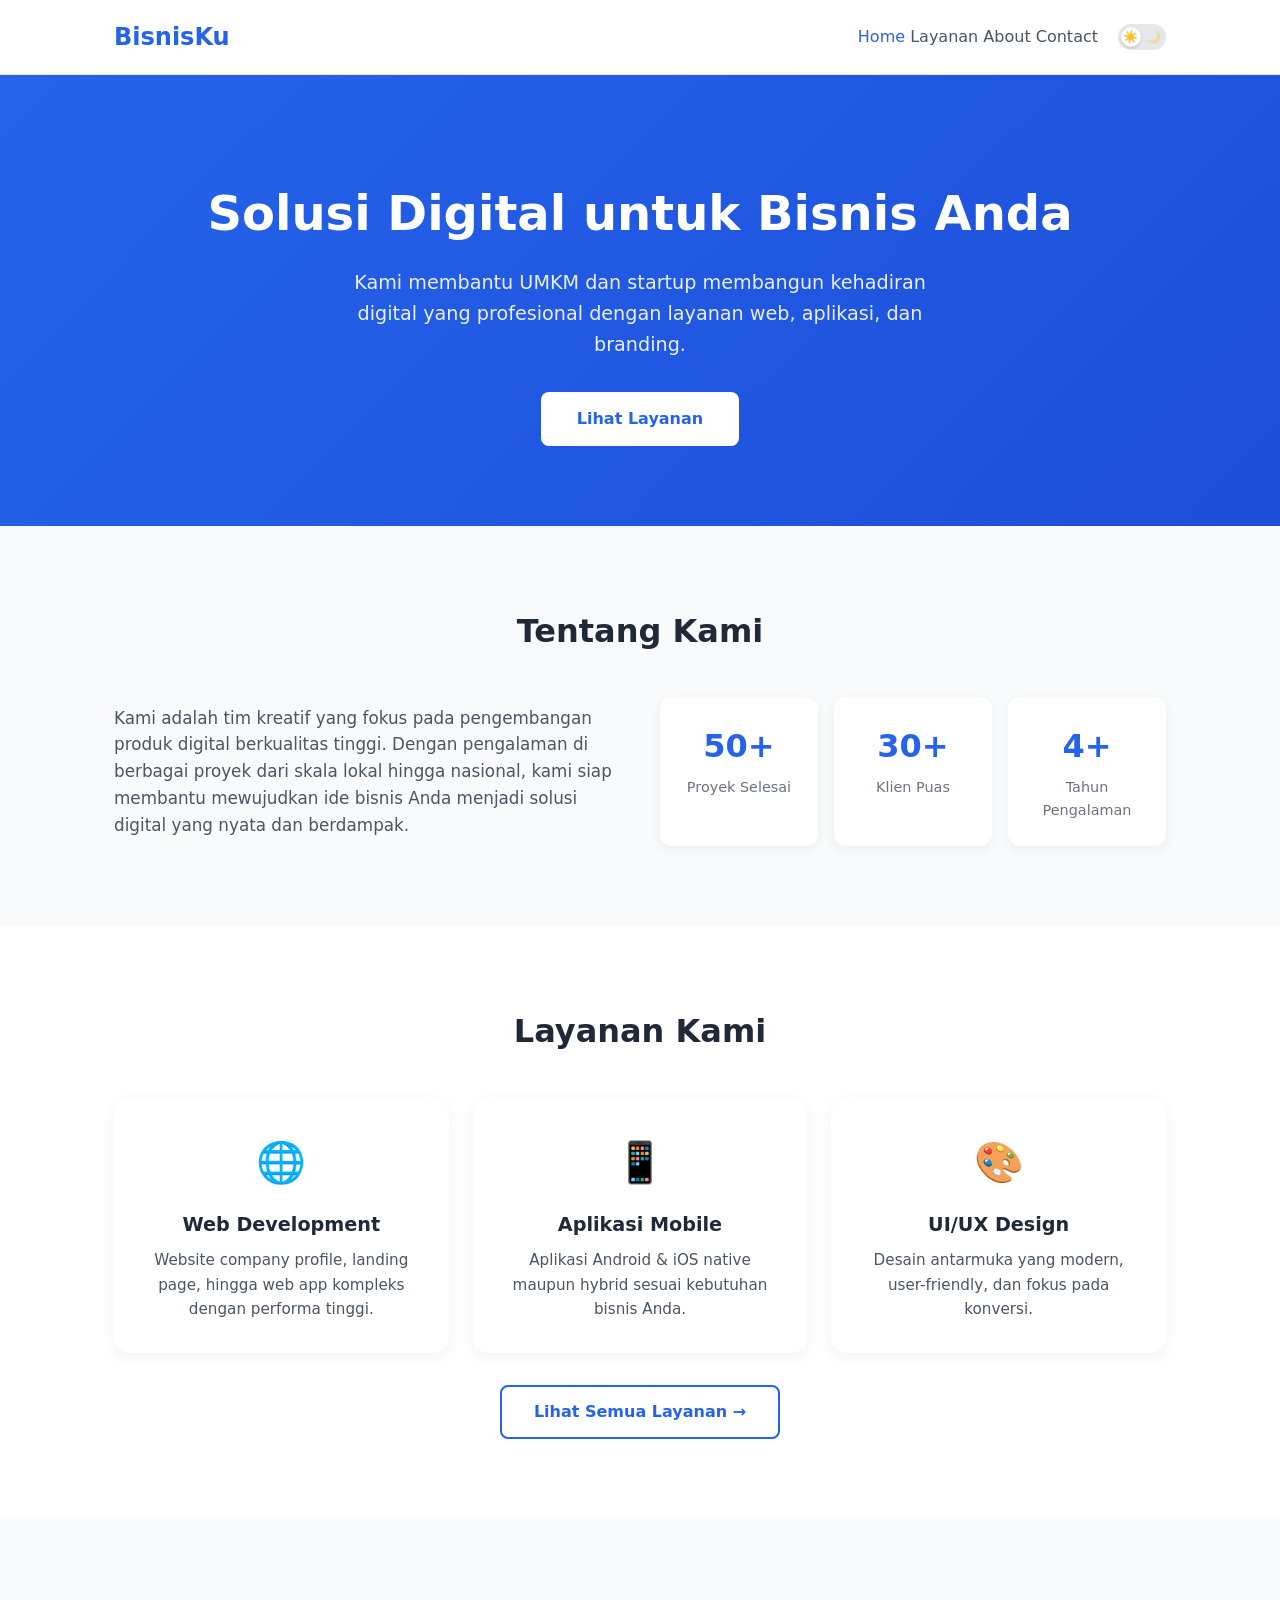
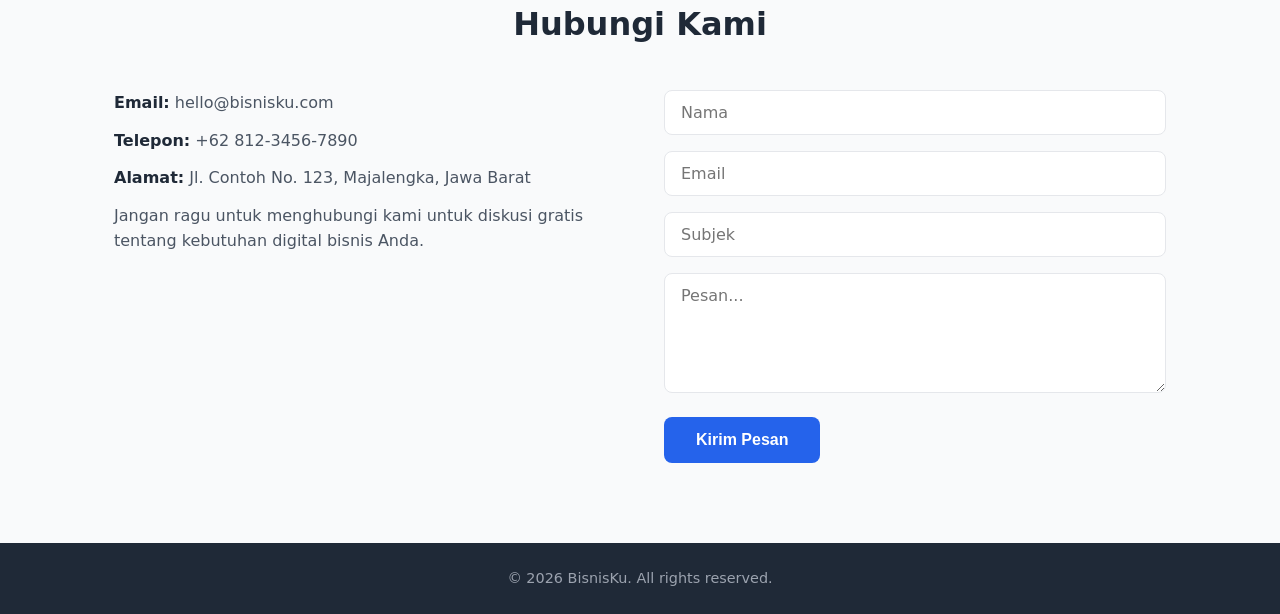
==== index.html @ a65385d8 "initial: landing page bisnis" ====
<!DOCTYPE html>
<html lang="en">
<head>
  <meta charset="UTF-8" />
  <meta name="viewport" content="width=device-width, initial-scale=1.0" />
  <title>BisnisKu — Home</title>
  <style>
    /* ========== CSS Variables (Light) ========== */
    :root {
      --bg: #ffffff;
      --bg-alt: #f9fafb;
      --bg-card: #ffffff;
      --text: #1f2937;
      --text-muted: #4b5563;
      --text-light: #6b7280;
      --text-footer: #9ca3af;
      --border: #e5e7eb;
      --primary: #2563eb;
      --primary-dark: #1d4ed8;
      --primary-light: #3b82f6;
      --shadow: rgba(0, 0, 0, 0.05);
      --shadow-hero: rgba(0, 0, 0, 0.15);
      --footer-bg: #1f2937;
      --hero-from: #2563eb;
      --hero-to: #1d4ed8;
      --toggle-bg: #e5e7eb;
      --input-bg: #ffffff;
    }

    /* ========== Dark Mode ========== */
    body.dark {
      --bg: #0f172a;
      --bg-alt: #1e293b;
      --bg-card: #1e293b;
      --text: #e2e8f0;
      --text-muted: #94a3b8;
      --text-light: #64748b;
      --text-footer: #64748b;
      --border: #334155;
      --shadow: rgba(0, 0, 0, 0.3);
      --footer-bg: #020617;
      --hero-from: #1e40af;
      --hero-to: #1e3a8a;
      --toggle-bg: #475569;
      --input-bg: #1e293b;
    }

    /* ========== Reset & Base ========== */
    * {
      margin: 0;
      padding: 0;
      box-sizing: border-box;
    }

    body {
      font-family: system-ui, -apple-system, 'Segoe UI', Roboto, sans-serif;
      background: var(--bg);
      color: var(--text);
      line-height: 1.6;
      transition: background 0.3s, color 0.3s;
    }

    .container {
      max-width: 1100px;
      margin: 0 auto;
      padding: 0 24px;
    }

    /* ========== Header ========== */
    header {
      background: var(--bg);
      border-bottom: 1px solid var(--border);
      padding: 18px 0;
      position: sticky;
      top: 0;
      z-index: 100;
      transition: background 0.3s, border-color 0.3s;
      backdrop-filter: blur(8px);
      background: rgba(255, 255, 255, 0.92);
    }

    body.dark header {
      background: rgba(15, 23, 42, 0.92);
    }

    header .container {
      display: flex;
      align-items: center;
      justify-content: space-between;
    }

    .logo {
      font-size: 1.5rem;
      font-weight: 700;
      color: var(--primary);
      text-decoration: none;
    }

    .nav-right {
      display: flex;
      align-items: center;
      gap: 20px;
    }

    nav a {
      color: var(--text-muted);
      text-decoration: none;
      font-weight: 500;
      transition: color 0.2s;
    }

    nav a:hover,
    nav a.active {
      color: var(--primary);
    }

    /* Dark Mode Toggle */
    .theme-toggle {
      background: var(--toggle-bg);
      border: none;
      border-radius: 20px;
      width: 48px;
      height: 26px;
      cursor: pointer;
      position: relative;
      transition: background 0.3s;
      flex-shrink: 0;
    }

    .theme-toggle::after {
      content: '';
      position: absolute;
      top: 3px;
      left: 3px;
      width: 20px;
      height: 20px;
      border-radius: 50%;
      background: #fff;
      transition: transform 0.3s;
      box-shadow: 0 1px 3px rgba(0,0,0,0.2);
    }

    body.dark .theme-toggle::after {
      transform: translateX(22px);
    }

    .theme-toggle .icon {
      position: absolute;
      top: 50%;
      transform: translateY(-50%);
      font-size: 12px;
      z-index: 1;
      pointer-events: none;
      transition: opacity 0.2s;
    }

    .theme-toggle .sun {
      left: 5px;
      opacity: 1;
    }

    .theme-toggle .moon {
      right: 5px;
      opacity: 0.4;
    }

    body.dark .theme-toggle .sun { opacity: 0.4; }
    body.dark .theme-toggle .moon { opacity: 1; }

    /* ========== Hero ========== */
    .hero {
      background: linear-gradient(135deg, var(--hero-from), var(--hero-to));
      color: #fff;
      text-align: center;
      padding: 100px 0 80px;
      transition: background 0.3s;
    }

    .hero h1 {
      font-size: 3rem;
      font-weight: 800;
      margin-bottom: 16px;
    }

    .hero p {
      font-size: 1.2rem;
      max-width: 600px;
      margin: 0 auto 32px;
      opacity: 0.9;
    }

    .hero .btn {
      display: inline-block;
      background: #fff;
      color: var(--primary);
      padding: 14px 36px;
      border-radius: 8px;
      font-weight: 600;
      font-size: 1rem;
      text-decoration: none;
      transition: transform 0.2s, box-shadow 0.2s;
    }

    .hero .btn:hover {
      transform: translateY(-2px);
      box-shadow: 0 8px 24px var(--shadow-hero);
    }

    /* ========== About ========== */
    .about {
      padding: 80px 0;
      background: var(--bg-alt);
      transition: background 0.3s;
    }

    .about h2,
    .services-preview h2,
    .contact h2 {
      font-size: 2rem;
      font-weight: 700;
      text-align: center;
      margin-bottom: 40px;
    }

    .about-grid {
      display: grid;
      grid-template-columns: 1fr 1fr;
      gap: 40px;
      align-items: center;
    }

    .about-grid p {
      color: var(--text-muted);
      font-size: 1.05rem;
    }

    .about-stats {
      display: grid;
      grid-template-columns: repeat(3, 1fr);
      gap: 16px;
      text-align: center;
    }

    .about-stats .stat {
      background: var(--bg-card);
      padding: 24px 12px;
      border-radius: 12px;
      box-shadow: 0 4px 12px var(--shadow);
      transition: background 0.3s, box-shadow 0.3s;
    }

    .about-stats .stat h3 {
      font-size: 2rem;
      color: var(--primary);
      margin-bottom: 4px;
    }

    .about-stats .stat p {
      font-size: 0.9rem;
      color: var(--text-light);
    }

    /* ========== Services Preview ========== */
    .services-preview {
      padding: 80px 0;
      background: var(--bg);
      transition: background 0.3s;
    }

    .services-preview .btn-outline {
      display: inline-block;
      margin-top: 32px;
      color: var(--primary);
      border: 2px solid var(--primary);
      padding: 12px 32px;
      border-radius: 8px;
      font-weight: 600;
      text-decoration: none;
      transition: background 0.2s, color 0.2s;
    }

    .services-preview .btn-outline:hover {
      background: var(--primary);
      color: #fff;
    }

    .card-grid {
      display: grid;
      grid-template-columns: repeat(3, 1fr);
      gap: 24px;
    }

    .card {
      background: var(--bg-card);
      padding: 32px 24px;
      border-radius: 16px;
      box-shadow: 0 4px 16px var(--shadow);
      text-align: center;
      transition: transform 0.2s, box-shadow 0.2s, background 0.3s;
    }

    .card:hover {
      transform: translateY(-6px);
      box-shadow: 0 12px 32px var(--shadow);
    }

    .card .icon {
      font-size: 2.5rem;
      margin-bottom: 16px;
    }

    .card h3 {
      font-size: 1.2rem;
      margin-bottom: 8px;
    }

    .card p {
      color: var(--text-muted);
      font-size: 0.95rem;
    }

    .text-center {
      text-align: center;
    }

    /* ========== Contact ========== */
    .contact {
      padding: 80px 0;
      background: var(--bg-alt);
      transition: background 0.3s;
    }

    .contact-wrapper {
      display: grid;
      grid-template-columns: 1fr 1fr;
      gap: 48px;
    }

    .contact-info p {
      margin-bottom: 12px;
      color: var(--text-muted);
    }

    .contact-info strong {
      color: var(--text);
    }

    .contact-form input,
    .contact-form textarea {
      width: 100%;
      padding: 12px 16px;
      border: 1px solid var(--border);
      border-radius: 8px;
      font-size: 1rem;
      font-family: inherit;
      background: var(--input-bg);
      color: var(--text);
      margin-bottom: 16px;
      transition: border-color 0.2s, background 0.3s, color 0.3s;
    }

    .contact-form input:focus,
    .contact-form textarea:focus {
      outline: none;
      border-color: var(--primary);
      box-shadow: 0 0 0 3px rgba(37, 99, 235, 0.15);
    }

    .contact-form textarea {
      resize: vertical;
      min-height: 120px;
    }

    .contact-form button {
      background: var(--primary);
      color: #fff;
      border: none;
      padding: 14px 32px;
      border-radius: 8px;
      font-size: 1rem;
      font-weight: 600;
      cursor: pointer;
      transition: background 0.2s;
    }

    .contact-form button:hover {
      background: var(--primary-dark);
    }

    /* ========== Footer ========== */
    footer {
      background: var(--footer-bg);
      color: var(--text-footer);
      text-align: center;
      padding: 24px 0;
      font-size: 0.9rem;
      transition: background 0.3s;
    }

    /* ========== Scroll Animations ========== */
    .fade-section {
      opacity: 0;
      transform: translateY(40px);
      transition: opacity 0.7s ease-out, transform 0.7s ease-out;
    }

    .fade-section.visible {
      opacity: 1;
      transform: translateY(0);
    }

    /* stagger children inside visible sections */
    .fade-section.visible .stat:nth-child(1) { transition-delay: 0.05s; }
    .fade-section.visible .stat:nth-child(2) { transition-delay: 0.15s; }
    .fade-section.visible .stat:nth-child(3) { transition-delay: 0.25s; }

    .fade-section.visible .card:nth-child(1) { transition-delay: 0.05s; }
    .fade-section.visible .card:nth-child(2) { transition-delay: 0.15s; }
    .fade-section.visible .card:nth-child(3) { transition-delay: 0.25s; }

    /* ========== Responsive ========== */
    @media (max-width: 768px) {
      .hero h1 { font-size: 2.2rem; }
      .about-grid,
      .contact-wrapper,
      .card-grid { grid-template-columns: 1fr; }
    }
  </style>
</head>
<body>
  <!-- Header -->
  <header>
    <div class="container">
      <a href="index.html" class="logo">BisnisKu</a>
      <div class="nav-right">
        <nav>
          <a href="index.html" class="active">Home</a>
          <a href="services.html">Layanan</a>
          <a href="#about">About</a>
          <a href="#contact">Contact</a>
        </nav>
        <button class="theme-toggle" id="themeToggle" aria-label="Toggle dark mode">
          <span class="icon sun">☀️</span>
          <span class="icon moon">🌙</span>
        </button>
      </div>
    </div>
  </header>

  <!-- Hero -->
  <section class="hero fade-section">
    <div class="container">
      <h1>Solusi Digital untuk Bisnis Anda</h1>
      <p>Kami membantu UMKM dan startup membangun kehadiran digital yang profesional dengan layanan web, aplikasi, dan branding.</p>
      <a href="services.html" class="btn">Lihat Layanan</a>
    </div>
  </section>

  <!-- About -->
  <section class="about fade-section" id="about">
    <div class="container">
      <h2>Tentang Kami</h2>
      <div class="about-grid">
        <div>
          <p>Kami adalah tim kreatif yang fokus pada pengembangan produk digital berkualitas tinggi. Dengan pengalaman di berbagai proyek dari skala lokal hingga nasional, kami siap membantu mewujudkan ide bisnis Anda menjadi solusi digital yang nyata dan berdampak.</p>
        </div>
        <div class="about-stats">
          <div class="stat">
            <h3>50+</h3>
            <p>Proyek Selesai</p>
          </div>
          <div class="stat">
            <h3>30+</h3>
            <p>Klien Puas</p>
          </div>
          <div class="stat">
            <h3>4+</h3>
            <p>Tahun Pengalaman</p>
          </div>
        </div>
      </div>
    </div>
  </section>

  <!-- Services Preview -->
  <section class="services-preview fade-section">
    <div class="container text-center">
      <h2>Layanan Kami</h2>
      <div class="card-grid">
        <div class="card">
          <div class="icon">🌐</div>
          <h3>Web Development</h3>
          <p>Website company profile, landing page, hingga web app kompleks dengan performa tinggi.</p>
        </div>
        <div class="card">
          <div class="icon">📱</div>
          <h3>Aplikasi Mobile</h3>
          <p>Aplikasi Android & iOS native maupun hybrid sesuai kebutuhan bisnis Anda.</p>
        </div>
        <div class="card">
          <div class="icon">🎨</div>
          <h3>UI/UX Design</h3>
          <p>Desain antarmuka yang modern, user-friendly, dan fokus pada konversi.</p>
        </div>
      </div>
      <a href="services.html" class="btn-outline">Lihat Semua Layanan →</a>
    </div>
  </section>

  <!-- Contact -->
  <section class="contact fade-section" id="contact">
    <div class="container">
      <h2>Hubungi Kami</h2>
      <div class="contact-wrapper">
        <div class="contact-info">
          <p><strong>Email:</strong> hello@bisnisku.com</p>
          <p><strong>Telepon:</strong> +62 812-3456-7890</p>
          <p><strong>Alamat:</strong> Jl. Contoh No. 123, Majalengka, Jawa Barat</p>
          <p>Jangan ragu untuk menghubungi kami untuk diskusi gratis tentang kebutuhan digital bisnis Anda.</p>
        </div>
        <form class="contact-form">
          <input type="text" placeholder="Nama" required />
          <input type="email" placeholder="Email" required />
          <input type="text" placeholder="Subjek" />
          <textarea placeholder="Pesan..." required></textarea>
          <button type="submit">Kirim Pesan</button>
        </form>
      </div>
    </div>
  </section>

  <!-- Footer -->
  <footer>
    <div class="container">
      <p>&copy; 2026 BisnisKu. All rights reserved.</p>
    </div>
  </footer>

  <script>
    // ===== Dark Mode =====
    const toggle = document.getElementById('themeToggle');
    const stored = localStorage.getItem('theme');

    if (stored === 'dark' || (!stored && window.matchMedia('(prefers-color-scheme: dark)').matches)) {
      document.body.classList.add('dark');
    }

    toggle.addEventListener('click', () => {
      document.body.classList.toggle('dark');
      localStorage.setItem('theme', document.body.classList.contains('dark') ? 'dark' : 'light');
    });

    // ===== Scroll Fade-in =====
    const observer = new IntersectionObserver((entries) => {
      entries.forEach(entry => {
        if (entry.isIntersecting) {
          entry.target.classList.add('visible');
          observer.unobserve(entry.target);
        }
      });
    }, { threshold: 0.15 });

    document.querySelectorAll('.fade-section').forEach(s => observer.observe(s));
  </script>
</body>
</html>
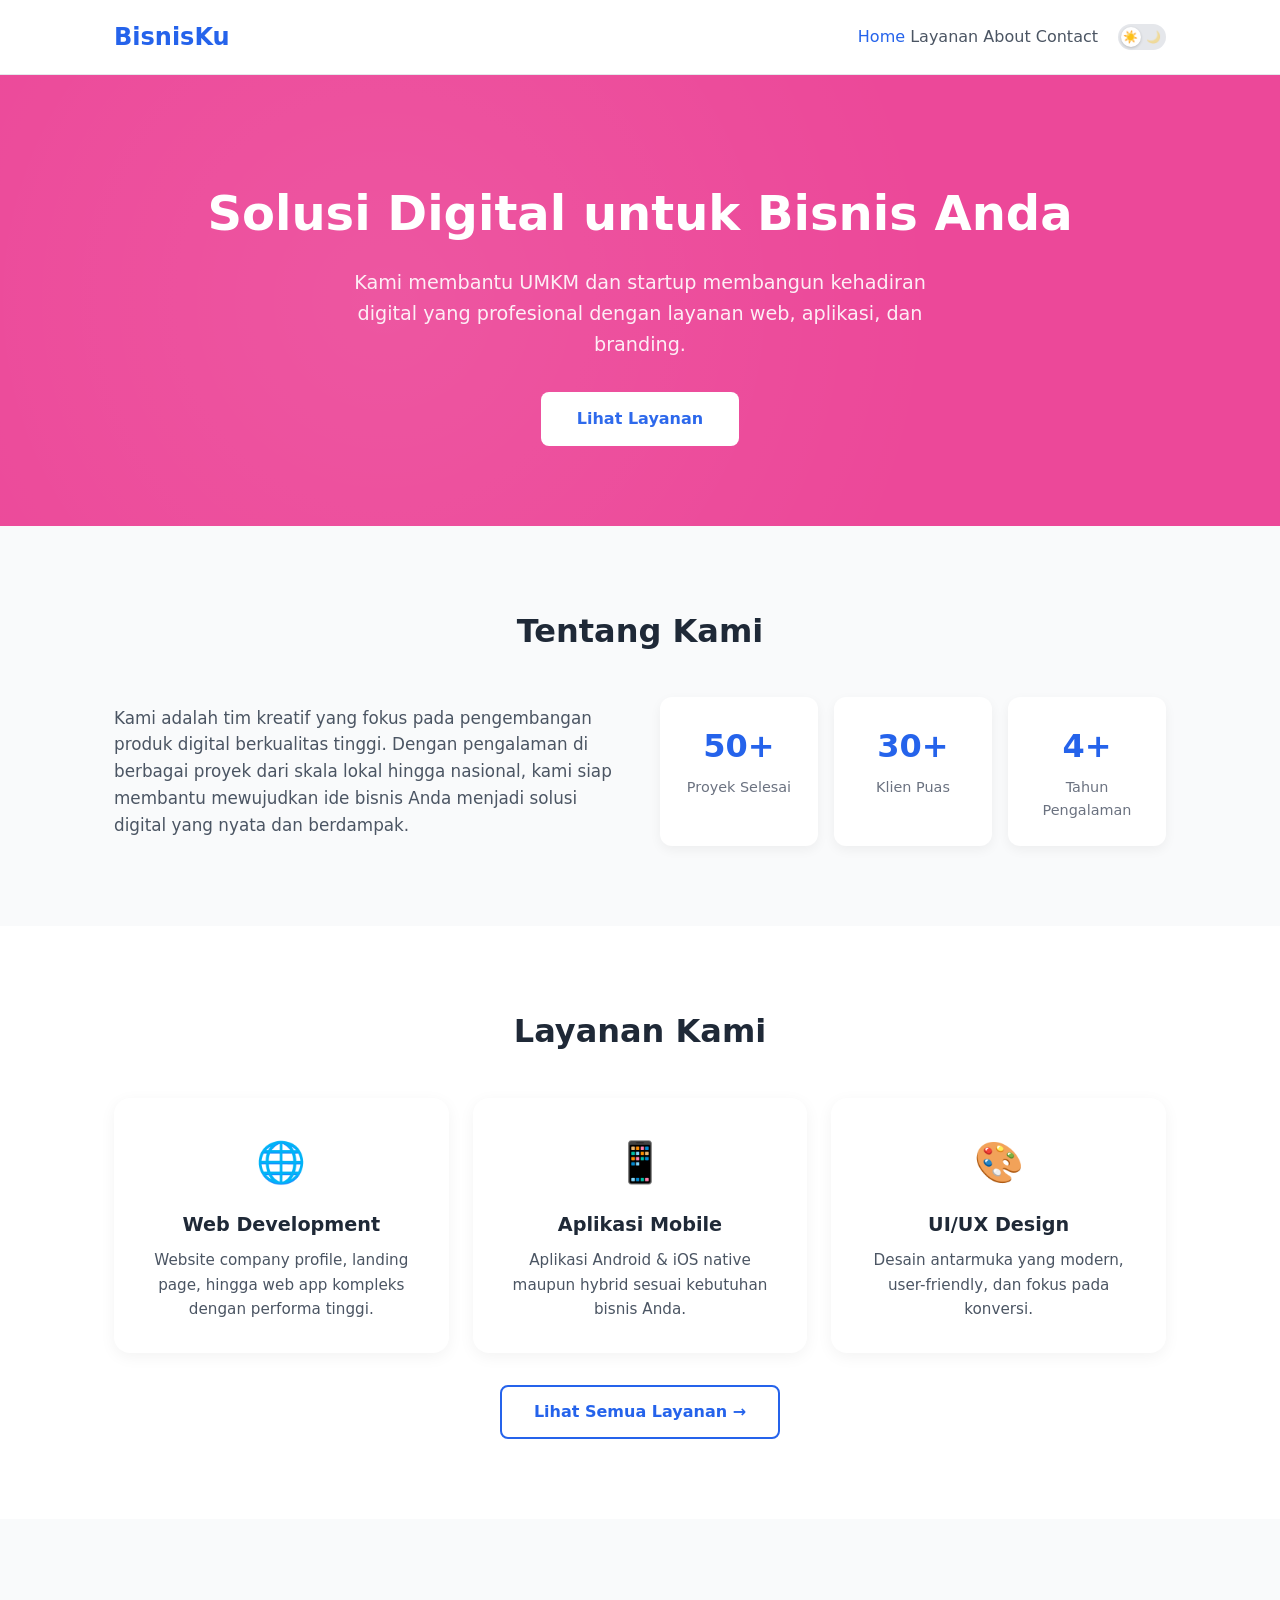
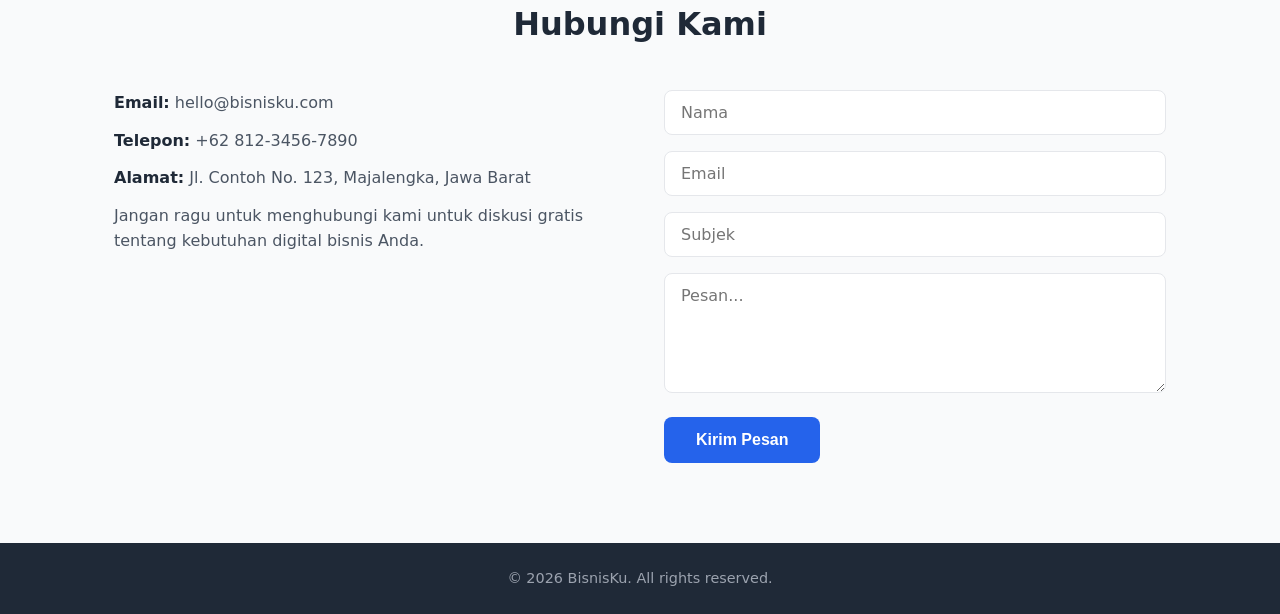
==== commit e77b4e24: "feat: bisnisku landing page - dark mode, scroll anim, services page" ====
--- a/index.html
+++ b/index.html
@@ -168,12 +168,30 @@
     body.dark .theme-toggle .moon { opacity: 1; }
 
     /* ========== Hero ========== */
+    /* ========== Gradient Flow Animation ========== */
+    @keyframes gradientFlow {
+      0%   { background-position: 0% 50%; }
+      50%  { background-position: 100% 50%; }
+      100% { background-position: 0% 50%; }
+    }
+
     .hero {
-      background: linear-gradient(135deg, var(--hero-from), var(--hero-to));
+      background: #ec4899;
       color: #fff;
       text-align: center;
       padding: 100px 0 80px;
+      position: relative;
+      overflow: hidden;
       transition: background 0.3s;
+    }
+
+    /* subtle overlay shimmer */
+    .hero::before {
+      content: '';
+      position: absolute;
+      inset: 0;
+      background: radial-gradient(circle at 30% 50%, rgba(255,255,255,0.08) 0%, transparent 60%);
+      pointer-events: none;
     }
 
     .hero h1 {
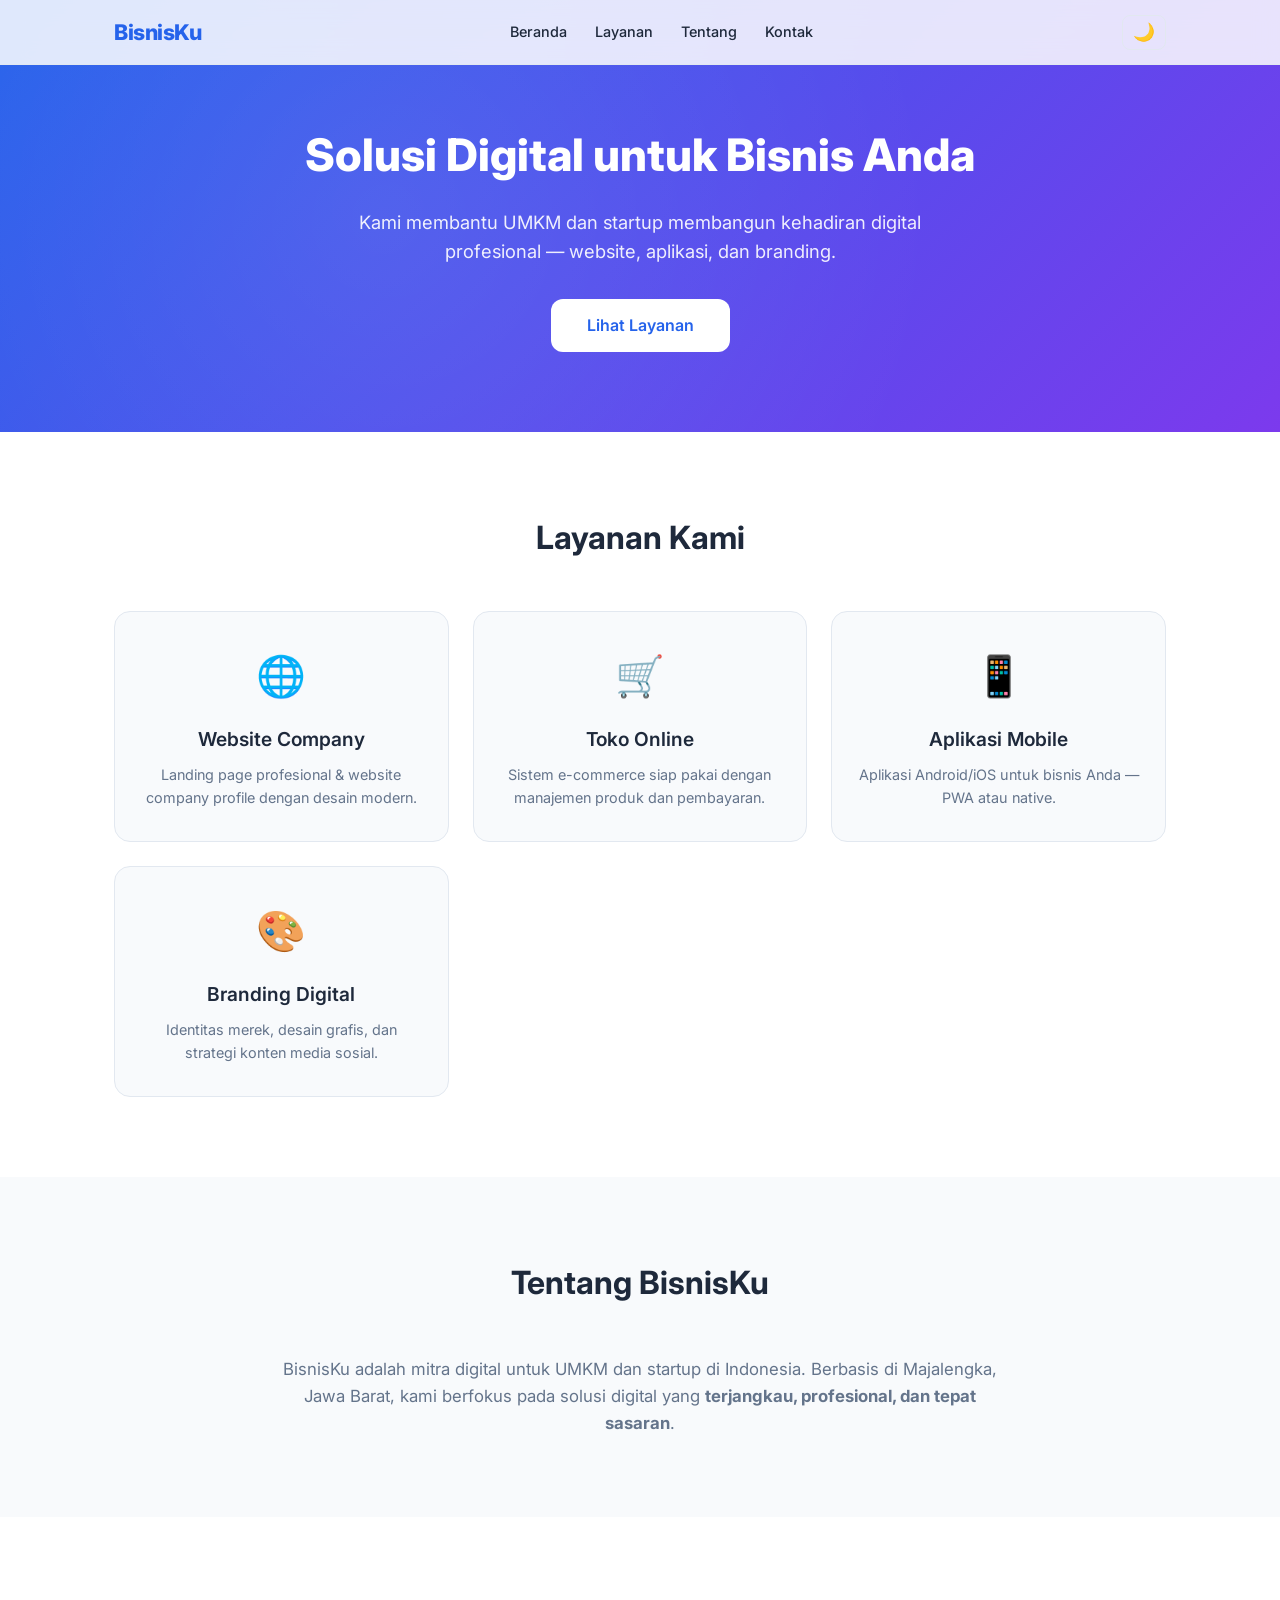
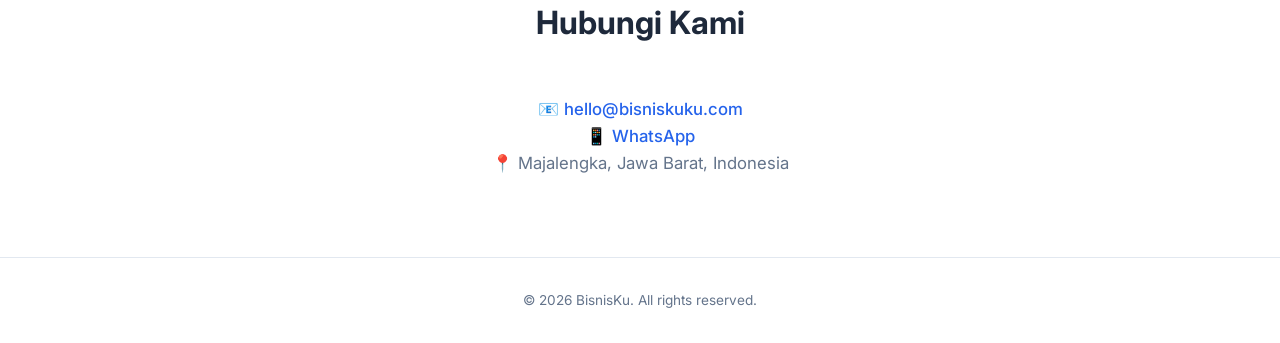
==== commit f2a8365c: "feat: flowing gradient animation on hero & page-header" ====
--- a/index.html
+++ b/index.html
@@ -1,174 +1,76 @@
 <!DOCTYPE html>
-<html lang="en">
+<html lang="id" data-theme="light">
 <head>
   <meta charset="UTF-8" />
   <meta name="viewport" content="width=device-width, initial-scale=1.0" />
-  <title>BisnisKu — Home</title>
+  <title>BisnisKu - Solusi Digital untuk Bisnis Anda</title>
+  <link href="https://fonts.googleapis.com/css2?family=Inter:wght@400;500;600;700;800&display=swap" rel="stylesheet" />
   <style>
-    /* ========== CSS Variables (Light) ========== */
-    :root {
-      --bg: #ffffff;
-      --bg-alt: #f9fafb;
-      --bg-card: #ffffff;
-      --text: #1f2937;
-      --text-muted: #4b5563;
-      --text-light: #6b7280;
-      --text-footer: #9ca3af;
-      --border: #e5e7eb;
-      --primary: #2563eb;
-      --primary-dark: #1d4ed8;
-      --primary-light: #3b82f6;
-      --shadow: rgba(0, 0, 0, 0.05);
-      --shadow-hero: rgba(0, 0, 0, 0.15);
-      --footer-bg: #1f2937;
-      --hero-from: #2563eb;
-      --hero-to: #1d4ed8;
-      --toggle-bg: #e5e7eb;
-      --input-bg: #ffffff;
-    }
-
-    /* ========== Dark Mode ========== */
-    body.dark {
-      --bg: #0f172a;
-      --bg-alt: #1e293b;
-      --bg-card: #1e293b;
-      --text: #e2e8f0;
-      --text-muted: #94a3b8;
-      --text-light: #64748b;
-      --text-footer: #64748b;
-      --border: #334155;
-      --shadow: rgba(0, 0, 0, 0.3);
-      --footer-bg: #020617;
-      --hero-from: #1e40af;
-      --hero-to: #1e3a8a;
-      --toggle-bg: #475569;
-      --input-bg: #1e293b;
-    }
-
-    /* ========== Reset & Base ========== */
-    * {
-      margin: 0;
-      padding: 0;
-      box-sizing: border-box;
-    }
-
+    /* ========== RESET & BASE ========== */
+    * { margin: 0; padding: 0; box-sizing: border-box; }
     body {
-      font-family: system-ui, -apple-system, 'Segoe UI', Roboto, sans-serif;
+      font-family: 'Inter', sans-serif;
       background: var(--bg);
       color: var(--text);
       line-height: 1.6;
       transition: background 0.3s, color 0.3s;
     }
-
-    .container {
-      max-width: 1100px;
-      margin: 0 auto;
-      padding: 0 24px;
-    }
-
-    /* ========== Header ========== */
-    header {
-      background: var(--bg);
-      border-bottom: 1px solid var(--border);
-      padding: 18px 0;
-      position: sticky;
-      top: 0;
-      z-index: 100;
-      transition: background 0.3s, border-color 0.3s;
-      backdrop-filter: blur(8px);
-      background: rgba(255, 255, 255, 0.92);
-    }
-
-    body.dark header {
-      background: rgba(15, 23, 42, 0.92);
-    }
-
-    header .container {
-      display: flex;
-      align-items: center;
-      justify-content: space-between;
-    }
-
-    .logo {
-      font-size: 1.5rem;
-      font-weight: 700;
-      color: var(--primary);
-      text-decoration: none;
-    }
-
-    .nav-right {
-      display: flex;
-      align-items: center;
-      gap: 20px;
-    }
-
-    nav a {
-      color: var(--text-muted);
-      text-decoration: none;
-      font-weight: 500;
+    a { text-decoration: none; color: inherit; }
+    ul { list-style: none; }
+    .container { max-width: 1100px; margin: 0 auto; padding: 0 24px; }
+
+    /* ========== THEME ========== */
+    :root {
+      --bg: #ffffff;
+      --text: #1e293b;
+      --text-secondary: #64748b;
+      --card-bg: #f8fafc;
+      --card-border: #e2e8f0;
+      --nav-bg: rgba(255,255,255,0.85);
+      --hero-from: #2563eb;
+      --hero-to: #1d4ed8;
+    }
+    [data-theme="dark"] {
+      --bg: #0f172a;
+      --text: #f1f5f9;
+      --text-secondary: #94a3b8;
+      --card-bg: #1e293b;
+      --card-border: #334155;
+      --nav-bg: rgba(15,23,42,0.85);
+      --hero-from: #1d4ed8;
+      --hero-to: #1e3a8a;
+    }
+
+    /* ========== NAVBAR ========== */
+    nav {
+      position: fixed; top: 0; left: 0; right: 0;
+      z-index: 1000;
+      background: var(--nav-bg);
+      backdrop-filter: blur(12px);
+      -webkit-backdrop-filter: blur(12px);
+      border-bottom: 1px solid var(--card-border);
+      transition: background 0.3s;
+    }
+    nav .container {
+      display: flex; align-items: center; justify-content: space-between;
+      height: 64px;
+    }
+    .logo { font-weight: 800; font-size: 1.35rem; color: var(--hero-from); letter-spacing: -0.5px; }
+    .nav-links { display: flex; gap: 28px; align-items: center; }
+    .nav-links a {
+      font-size: 0.9rem; font-weight: 500; color: var(--text);
       transition: color 0.2s;
     }
-
-    nav a:hover,
-    nav a.active {
-      color: var(--primary);
-    }
-
-    /* Dark Mode Toggle */
-    .theme-toggle {
-      background: var(--toggle-bg);
-      border: none;
-      border-radius: 20px;
-      width: 48px;
-      height: 26px;
-      cursor: pointer;
-      position: relative;
-      transition: background 0.3s;
-      flex-shrink: 0;
-    }
-
-    .theme-toggle::after {
-      content: '';
-      position: absolute;
-      top: 3px;
-      left: 3px;
-      width: 20px;
-      height: 20px;
-      border-radius: 50%;
-      background: #fff;
-      transition: transform 0.3s;
-      box-shadow: 0 1px 3px rgba(0,0,0,0.2);
-    }
-
-    body.dark .theme-toggle::after {
-      transform: translateX(22px);
-    }
-
-    .theme-toggle .icon {
-      position: absolute;
-      top: 50%;
-      transform: translateY(-50%);
-      font-size: 12px;
-      z-index: 1;
-      pointer-events: none;
-      transition: opacity 0.2s;
-    }
-
-    .theme-toggle .sun {
-      left: 5px;
-      opacity: 1;
-    }
-
-    .theme-toggle .moon {
-      right: 5px;
-      opacity: 0.4;
-    }
-
-    body.dark .theme-toggle .sun { opacity: 0.4; }
-    body.dark .theme-toggle .moon { opacity: 1; }
-
-    /* ========== Hero ========== */
-    /* ========== Gradient Flow Animation ========== */
+    .nav-links a:hover { color: var(--hero-from); }
+    .theme-btn {
+      background: none; border: 1px solid var(--card-border); border-radius: 8px;
+      padding: 6px 10px; cursor: pointer; font-size: 1.1rem;
+      transition: background 0.2s;
+    }
+    .theme-btn:hover { background: var(--card-bg); }
+    .menu-btn { display: none; background: none; border: none; font-size: 1.5rem; cursor: pointer; color: var(--text); }
+
+    /* ========== HERO ========== */
     @keyframes gradientFlow {
       0%   { background-position: 0% 50%; }
       50%  { background-position: 100% 50%; }
@@ -176,16 +78,16 @@
     }
 
     .hero {
-      background: #ec4899;
+      background: linear-gradient(135deg, var(--hero-from), #7c3aed, var(--hero-to), #0891b2, var(--hero-from));
+      background-size: 400% 400%;
       color: #fff;
       text-align: center;
-      padding: 100px 0 80px;
+      padding: 120px 0 80px;
+      animation: gradientFlow 12s ease infinite;
       position: relative;
       overflow: hidden;
-      transition: background 0.3s;
-    }
-
-    /* subtle overlay shimmer */
+    }
+
     .hero::before {
       content: '';
       position: absolute;
@@ -194,391 +96,180 @@
       pointer-events: none;
     }
 
-    .hero h1 {
-      font-size: 3rem;
-      font-weight: 800;
-      margin-bottom: 16px;
-    }
-
-    .hero p {
-      font-size: 1.2rem;
-      max-width: 600px;
-      margin: 0 auto 32px;
-      opacity: 0.9;
-    }
-
+    .hero h1 { font-size: 2.8rem; font-weight: 800; margin-bottom: 16px; position: relative; }
+    .hero p { font-size: 1.15rem; opacity: 0.9; max-width: 600px; margin: 0 auto 32px; position: relative; }
     .hero .btn {
-      display: inline-block;
-      background: #fff;
-      color: var(--primary);
-      padding: 14px 36px;
-      border-radius: 8px;
-      font-weight: 600;
-      font-size: 1rem;
-      text-decoration: none;
-      transition: transform 0.2s, box-shadow 0.2s;
-    }
-
-    .hero .btn:hover {
-      transform: translateY(-2px);
-      box-shadow: 0 8px 24px var(--shadow-hero);
-    }
-
-    /* ========== About ========== */
-    .about {
-      padding: 80px 0;
-      background: var(--bg-alt);
-      transition: background 0.3s;
-    }
-
-    .about h2,
-    .services-preview h2,
-    .contact h2 {
+      display: inline-block; background: #fff; color: #2563eb; padding: 14px 36px;
+      border-radius: 12px; font-weight: 600; font-size: 1rem;
+      transition: transform 0.2s, box-shadow 0.2s; position: relative;
+    }
+    .hero .btn:hover { transform: translateY(-2px); box-shadow: 0 8px 24px rgba(0,0,0,0.15); }
+
+    /* ========== SECTIONS ========== */
+    section { padding: 80px 0; }
+
+    .section-title {
+      text-align: center;
       font-size: 2rem;
       font-weight: 700;
-      text-align: center;
-      margin-bottom: 40px;
-    }
-
-    .about-grid {
+      margin-bottom: 48px;
+    }
+
+    .services-grid {
       display: grid;
-      grid-template-columns: 1fr 1fr;
-      gap: 40px;
-      align-items: center;
-    }
-
-    .about-grid p {
-      color: var(--text-muted);
+      grid-template-columns: repeat(auto-fit, minmax(260px, 1fr));
+      gap: 24px;
+    }
+    .service-card {
+      background: var(--card-bg);
+      border: 1px solid var(--card-border);
+      border-radius: 16px;
+      padding: 32px 24px;
+      text-align: center;
+      transition: transform 0.2s, box-shadow 0.2s;
+    }
+    .service-card:hover {
+      transform: translateY(-4px);
+      box-shadow: 0 8px 24px rgba(0,0,0,0.08);
+    }
+    .service-card .icon { font-size: 2.5rem; margin-bottom: 16px; }
+    .service-card h3 { font-size: 1.2rem; font-weight: 600; margin-bottom: 8px; }
+    .service-card p { font-size: 0.9rem; color: var(--text-secondary); }
+
+    .about-text {
+      max-width: 720px;
+      margin: 0 auto;
+      text-align: center;
       font-size: 1.05rem;
-    }
-
-    .about-stats {
-      display: grid;
-      grid-template-columns: repeat(3, 1fr);
-      gap: 16px;
-      text-align: center;
-    }
-
-    .about-stats .stat {
-      background: var(--bg-card);
-      padding: 24px 12px;
-      border-radius: 12px;
-      box-shadow: 0 4px 12px var(--shadow);
-      transition: background 0.3s, box-shadow 0.3s;
-    }
-
-    .about-stats .stat h3 {
-      font-size: 2rem;
-      color: var(--primary);
-      margin-bottom: 4px;
-    }
-
-    .about-stats .stat p {
-      font-size: 0.9rem;
-      color: var(--text-light);
-    }
-
-    /* ========== Services Preview ========== */
-    .services-preview {
-      padding: 80px 0;
-      background: var(--bg);
-      transition: background 0.3s;
-    }
-
-    .services-preview .btn-outline {
-      display: inline-block;
-      margin-top: 32px;
-      color: var(--primary);
-      border: 2px solid var(--primary);
-      padding: 12px 32px;
-      border-radius: 8px;
-      font-weight: 600;
-      text-decoration: none;
-      transition: background 0.2s, color 0.2s;
-    }
-
-    .services-preview .btn-outline:hover {
-      background: var(--primary);
-      color: #fff;
-    }
-
-    .card-grid {
-      display: grid;
-      grid-template-columns: repeat(3, 1fr);
-      gap: 24px;
-    }
-
-    .card {
-      background: var(--bg-card);
-      padding: 32px 24px;
-      border-radius: 16px;
-      box-shadow: 0 4px 16px var(--shadow);
-      text-align: center;
-      transition: transform 0.2s, box-shadow 0.2s, background 0.3s;
-    }
-
-    .card:hover {
-      transform: translateY(-6px);
-      box-shadow: 0 12px 32px var(--shadow);
-    }
-
-    .card .icon {
-      font-size: 2.5rem;
-      margin-bottom: 16px;
-    }
-
-    .card h3 {
-      font-size: 1.2rem;
-      margin-bottom: 8px;
-    }
-
-    .card p {
-      color: var(--text-muted);
-      font-size: 0.95rem;
-    }
-
-    .text-center {
-      text-align: center;
-    }
-
-    /* ========== Contact ========== */
-    .contact {
-      padding: 80px 0;
-      background: var(--bg-alt);
-      transition: background 0.3s;
-    }
-
-    .contact-wrapper {
-      display: grid;
-      grid-template-columns: 1fr 1fr;
-      gap: 48px;
-    }
-
-    .contact-info p {
-      margin-bottom: 12px;
-      color: var(--text-muted);
-    }
-
-    .contact-info strong {
-      color: var(--text);
-    }
-
-    .contact-form input,
-    .contact-form textarea {
-      width: 100%;
-      padding: 12px 16px;
-      border: 1px solid var(--border);
-      border-radius: 8px;
-      font-size: 1rem;
-      font-family: inherit;
-      background: var(--input-bg);
-      color: var(--text);
-      margin-bottom: 16px;
-      transition: border-color 0.2s, background 0.3s, color 0.3s;
-    }
-
-    .contact-form input:focus,
-    .contact-form textarea:focus {
-      outline: none;
-      border-color: var(--primary);
-      box-shadow: 0 0 0 3px rgba(37, 99, 235, 0.15);
-    }
-
-    .contact-form textarea {
-      resize: vertical;
-      min-height: 120px;
-    }
-
-    .contact-form button {
-      background: var(--primary);
-      color: #fff;
-      border: none;
-      padding: 14px 32px;
-      border-radius: 8px;
-      font-size: 1rem;
-      font-weight: 600;
-      cursor: pointer;
-      transition: background 0.2s;
-    }
-
-    .contact-form button:hover {
-      background: var(--primary-dark);
-    }
-
-    /* ========== Footer ========== */
+      color: var(--text-secondary);
+    }
+
+    .contact-info {
+      text-align: center;
+      font-size: 1.05rem;
+      color: var(--text-secondary);
+    }
+    .contact-info a { color: var(--hero-from); font-weight: 500; }
+
+    /* ========== FOOTER ========== */
     footer {
-      background: var(--footer-bg);
-      color: var(--text-footer);
-      text-align: center;
-      padding: 24px 0;
-      font-size: 0.9rem;
-      transition: background 0.3s;
-    }
-
-    /* ========== Scroll Animations ========== */
-    .fade-section {
-      opacity: 0;
-      transform: translateY(40px);
-      transition: opacity 0.7s ease-out, transform 0.7s ease-out;
-    }
-
-    .fade-section.visible {
-      opacity: 1;
-      transform: translateY(0);
-    }
-
-    /* stagger children inside visible sections */
-    .fade-section.visible .stat:nth-child(1) { transition-delay: 0.05s; }
-    .fade-section.visible .stat:nth-child(2) { transition-delay: 0.15s; }
-    .fade-section.visible .stat:nth-child(3) { transition-delay: 0.25s; }
-
-    .fade-section.visible .card:nth-child(1) { transition-delay: 0.05s; }
-    .fade-section.visible .card:nth-child(2) { transition-delay: 0.15s; }
-    .fade-section.visible .card:nth-child(3) { transition-delay: 0.25s; }
-
-    /* ========== Responsive ========== */
+      text-align: center;
+      padding: 32px 0;
+      border-top: 1px solid var(--card-border);
+      color: var(--text-secondary);
+      font-size: 0.85rem;
+    }
+
+    /* ========== RESPONSIVE ========== */
     @media (max-width: 768px) {
-      .hero h1 { font-size: 2.2rem; }
-      .about-grid,
-      .contact-wrapper,
-      .card-grid { grid-template-columns: 1fr; }
+      .nav-links { display: none; }
+      .menu-btn { display: block; }
+      .nav-links.open { display: flex; flex-direction: column; position: absolute; top: 64px; left: 0; right: 0; background: var(--nav-bg); backdrop-filter: blur(12px); padding: 16px 24px; border-bottom: 1px solid var(--card-border); }
+      .hero h1 { font-size: 2rem; }
+      .hero p { font-size: 1rem; }
+      .services-grid { grid-template-columns: 1fr; }
     }
   </style>
 </head>
 <body>
-  <!-- Header -->
-  <header>
-    <div class="container">
-      <a href="index.html" class="logo">BisnisKu</a>
-      <div class="nav-right">
-        <nav>
-          <a href="index.html" class="active">Home</a>
-          <a href="services.html">Layanan</a>
-          <a href="#about">About</a>
-          <a href="#contact">Contact</a>
-        </nav>
-        <button class="theme-toggle" id="themeToggle" aria-label="Toggle dark mode">
-          <span class="icon sun">☀️</span>
-          <span class="icon moon">🌙</span>
-        </button>
+
+  <!-- NAVBAR -->
+  <nav>
+    <div class="container">
+      <a href="#" class="logo">BisnisKu</a>
+      <ul class="nav-links" id="navLinks">
+        <li><a href="#beranda">Beranda</a></li>
+        <li><a href="services.html">Layanan</a></li>
+        <li><a href="#tentang">Tentang</a></li>
+        <li><a href="#kontak">Kontak</a></li>
+      </ul>
+      <div style="display:flex;gap:8px;align-items:center;">
+        <button class="theme-btn" onclick="toggleTheme()" id="themeToggle">🌙</button>
+        <button class="menu-btn" onclick="toggleMenu()">☰</button>
       </div>
     </div>
-  </header>
-
-  <!-- Hero -->
-  <section class="hero fade-section">
+  </nav>
+
+  <!-- HERO -->
+  <section class="hero" id="beranda">
     <div class="container">
       <h1>Solusi Digital untuk Bisnis Anda</h1>
-      <p>Kami membantu UMKM dan startup membangun kehadiran digital yang profesional dengan layanan web, aplikasi, dan branding.</p>
+      <p>Kami membantu UMKM dan startup membangun kehadiran digital profesional — website, aplikasi, dan branding.</p>
       <a href="services.html" class="btn">Lihat Layanan</a>
     </div>
   </section>
 
-  <!-- About -->
-  <section class="about fade-section" id="about">
-    <div class="container">
-      <h2>Tentang Kami</h2>
-      <div class="about-grid">
-        <div>
-          <p>Kami adalah tim kreatif yang fokus pada pengembangan produk digital berkualitas tinggi. Dengan pengalaman di berbagai proyek dari skala lokal hingga nasional, kami siap membantu mewujudkan ide bisnis Anda menjadi solusi digital yang nyata dan berdampak.</p>
-        </div>
-        <div class="about-stats">
-          <div class="stat">
-            <h3>50+</h3>
-            <p>Proyek Selesai</p>
-          </div>
-          <div class="stat">
-            <h3>30+</h3>
-            <p>Klien Puas</p>
-          </div>
-          <div class="stat">
-            <h3>4+</h3>
-            <p>Tahun Pengalaman</p>
-          </div>
-        </div>
-      </div>
-    </div>
-  </section>
-
-  <!-- Services Preview -->
-  <section class="services-preview fade-section">
-    <div class="container text-center">
-      <h2>Layanan Kami</h2>
-      <div class="card-grid">
-        <div class="card">
+  <!-- LAYANAN -->
+  <section id="layanan">
+    <div class="container">
+      <h2 class="section-title">Layanan Kami</h2>
+      <div class="services-grid">
+        <div class="service-card">
           <div class="icon">🌐</div>
-          <h3>Web Development</h3>
-          <p>Website company profile, landing page, hingga web app kompleks dengan performa tinggi.</p>
-        </div>
-        <div class="card">
+          <h3>Website Company</h3>
+          <p>Landing page profesional & website company profile dengan desain modern.</p>
+        </div>
+        <div class="service-card">
+          <div class="icon">🛒</div>
+          <h3>Toko Online</h3>
+          <p>Sistem e-commerce siap pakai dengan manajemen produk dan pembayaran.</p>
+        </div>
+        <div class="service-card">
           <div class="icon">📱</div>
           <h3>Aplikasi Mobile</h3>
-          <p>Aplikasi Android & iOS native maupun hybrid sesuai kebutuhan bisnis Anda.</p>
-        </div>
-        <div class="card">
+          <p>Aplikasi Android/iOS untuk bisnis Anda — PWA atau native.</p>
+        </div>
+        <div class="service-card">
           <div class="icon">🎨</div>
-          <h3>UI/UX Design</h3>
-          <p>Desain antarmuka yang modern, user-friendly, dan fokus pada konversi.</p>
+          <h3>Branding Digital</h3>
+          <p>Identitas merek, desain grafis, dan strategi konten media sosial.</p>
         </div>
       </div>
-      <a href="services.html" class="btn-outline">Lihat Semua Layanan →</a>
-    </div>
-  </section>
-
-  <!-- Contact -->
-  <section class="contact fade-section" id="contact">
-    <div class="container">
-      <h2>Hubungi Kami</h2>
-      <div class="contact-wrapper">
-        <div class="contact-info">
-          <p><strong>Email:</strong> hello@bisnisku.com</p>
-          <p><strong>Telepon:</strong> +62 812-3456-7890</p>
-          <p><strong>Alamat:</strong> Jl. Contoh No. 123, Majalengka, Jawa Barat</p>
-          <p>Jangan ragu untuk menghubungi kami untuk diskusi gratis tentang kebutuhan digital bisnis Anda.</p>
-        </div>
-        <form class="contact-form">
-          <input type="text" placeholder="Nama" required />
-          <input type="email" placeholder="Email" required />
-          <input type="text" placeholder="Subjek" />
-          <textarea placeholder="Pesan..." required></textarea>
-          <button type="submit">Kirim Pesan</button>
-        </form>
-      </div>
-    </div>
-  </section>
-
-  <!-- Footer -->
+    </div>
+  </section>
+
+  <!-- TENTANG -->
+  <section id="tentang" style="background:var(--card-bg);">
+    <div class="container">
+      <h2 class="section-title">Tentang BisnisKu</h2>
+      <p class="about-text">
+        BisnisKu adalah mitra digital untuk UMKM dan startup di Indonesia. 
+        Berbasis di Majalengka, Jawa Barat, kami berfokus pada solusi digital 
+        yang <strong>terjangkau, profesional, dan tepat sasaran</strong>.
+      </p>
+    </div>
+  </section>
+
+  <!-- KONTAK -->
+  <section id="kontak">
+    <div class="container">
+      <h2 class="section-title">Hubungi Kami</h2>
+      <p class="contact-info">
+        📧 <a href="mailto:hello@bisniskuku.com">hello@bisniskuku.com</a><br/>
+        📱 <a href="https://wa.me/6281234567890">WhatsApp</a><br/>
+        📍 Majalengka, Jawa Barat, Indonesia
+      </p>
+    </div>
+  </section>
+
+  <!-- FOOTER -->
   <footer>
     <div class="container">
-      <p>&copy; 2026 BisnisKu. All rights reserved.</p>
+      &copy; 2026 BisnisKu. All rights reserved.
     </div>
   </footer>
 
   <script>
-    // ===== Dark Mode =====
-    const toggle = document.getElementById('themeToggle');
-    const stored = localStorage.getItem('theme');
-
-    if (stored === 'dark' || (!stored && window.matchMedia('(prefers-color-scheme: dark)').matches)) {
-      document.body.classList.add('dark');
-    }
-
-    toggle.addEventListener('click', () => {
-      document.body.classList.toggle('dark');
-      localStorage.setItem('theme', document.body.classList.contains('dark') ? 'dark' : 'light');
-    });
-
-    // ===== Scroll Fade-in =====
-    const observer = new IntersectionObserver((entries) => {
-      entries.forEach(entry => {
-        if (entry.isIntersecting) {
-          entry.target.classList.add('visible');
-          observer.unobserve(entry.target);
-        }
-      });
-    }, { threshold: 0.15 });
-
-    document.querySelectorAll('.fade-section').forEach(s => observer.observe(s));
+    function toggleTheme() {
+      const html = document.documentElement;
+      const isLight = html.getAttribute('data-theme') === 'light';
+      html.setAttribute('data-theme', isLight ? 'dark' : 'light');
+      document.getElementById('themeToggle').textContent = isLight ? '☀️' : '🌙';
+    }
+    function toggleMenu() {
+      document.getElementById('navLinks').classList.toggle('open');
+    }
   </script>
+
 </body>
 </html>
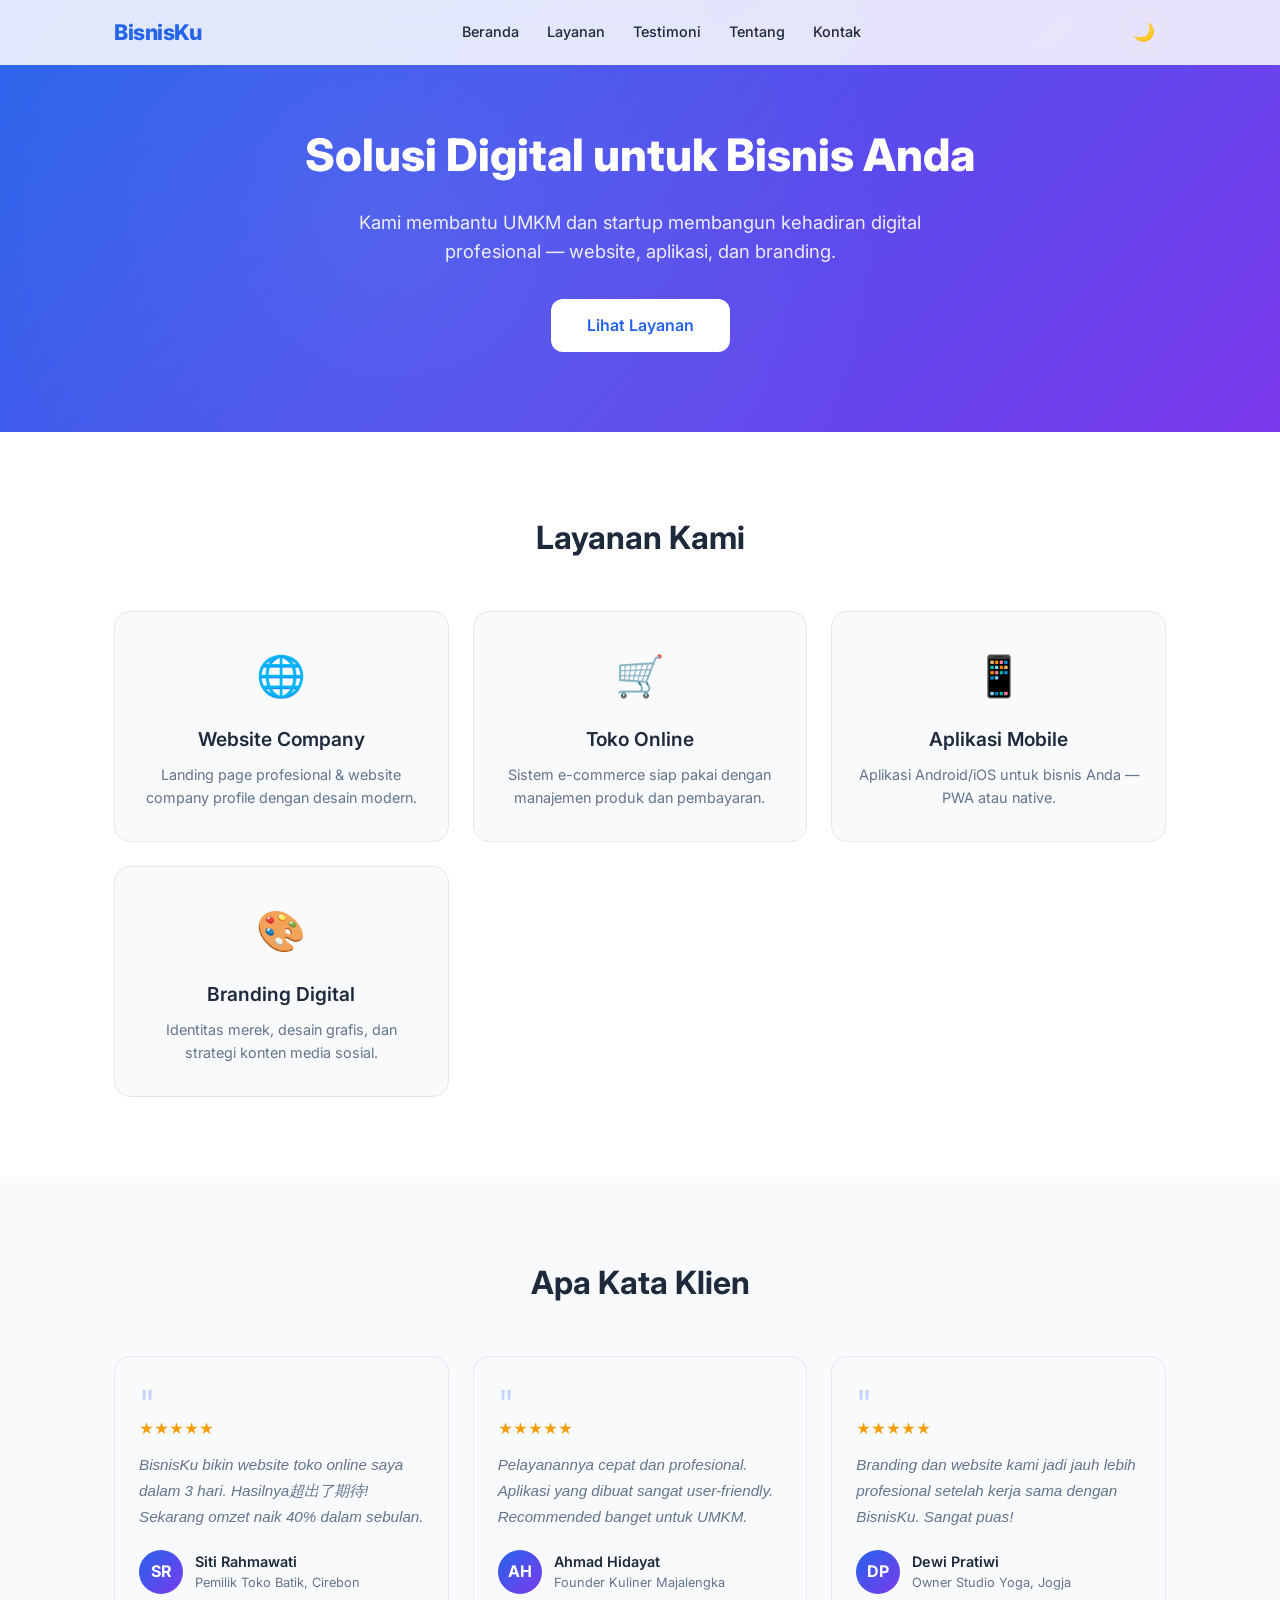
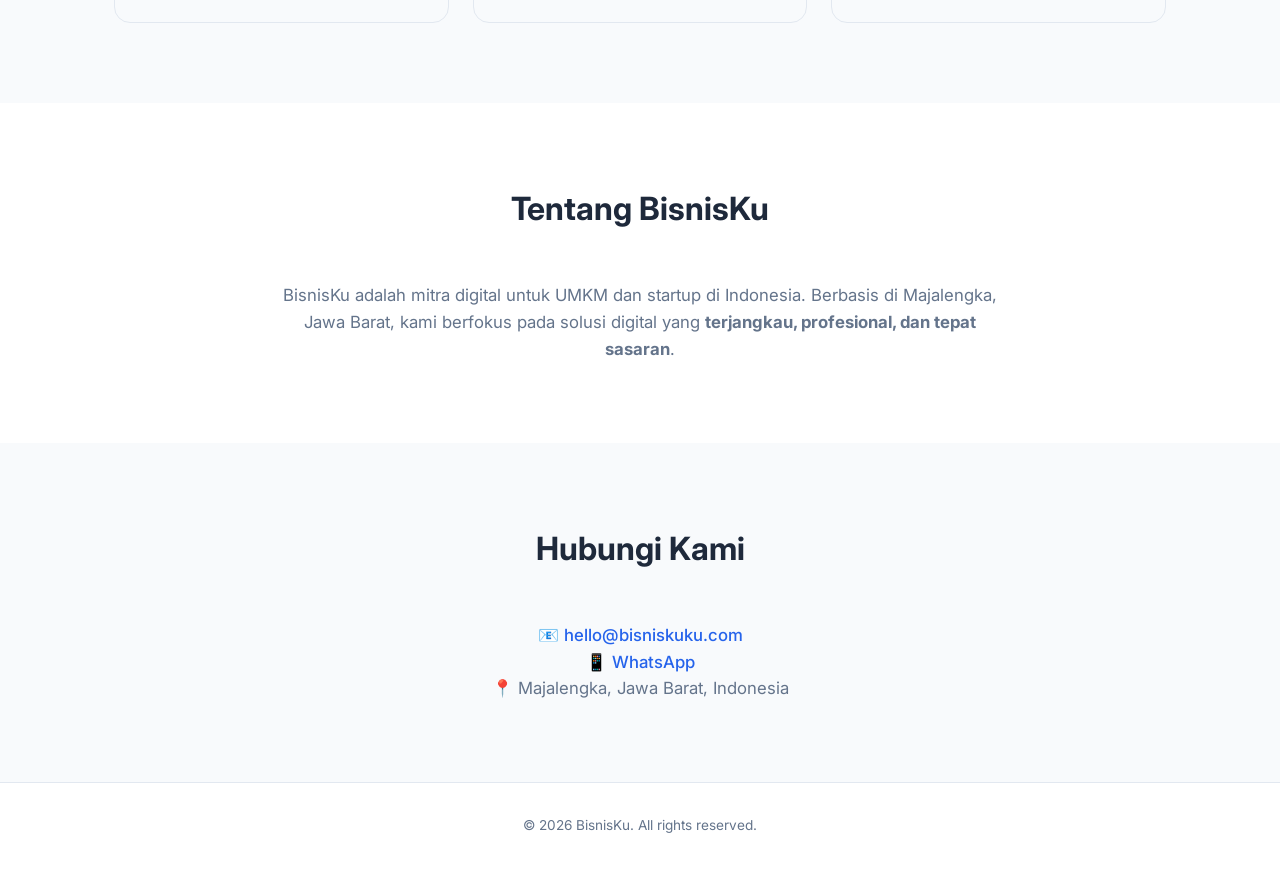
==== commit 1c82789d: "feat: add testimonials section" ====
--- a/index.html
+++ b/index.html
@@ -144,6 +144,50 @@
       color: var(--text-secondary);
     }
 
+    /* ========== TESTIMONIALS ========== */
+    .testimonials-grid {
+      display: grid;
+      grid-template-columns: repeat(auto-fit, minmax(300px, 1fr));
+      gap: 24px;
+    }
+    .testimonial-card {
+      background: var(--card-bg);
+      border: 1px solid var(--card-border);
+      border-radius: 16px;
+      padding: 28px 24px;
+      position: relative;
+    }
+    .testimonial-card .quote {
+      font-size: 2.5rem;
+      color: var(--hero-from);
+      opacity: 0.25;
+      line-height: 1;
+      margin-bottom: -8px;
+    }
+    .testimonial-card p {
+      font-size: 0.95rem;
+      color: var(--text-secondary);
+      font-style: italic;
+      margin-bottom: 20px;
+      line-height: 1.7;
+    }
+    .testimonial-card .author {
+      display: flex;
+      align-items: center;
+      gap: 12px;
+    }
+    .testimonial-card .avatar {
+      width: 44px; height: 44px;
+      border-radius: 50%;
+      background: linear-gradient(135deg, var(--hero-from), #7c3aed);
+      display: flex; align-items: center; justify-content: center;
+      color: #fff; font-weight: 700; font-size: 1rem;
+      flex-shrink: 0;
+    }
+    .testimonial-card .name { font-weight: 600; font-size: 0.9rem; }
+    .testimonial-card .role { font-size: 0.8rem; color: var(--text-secondary); }
+    .testimonial-card .stars { color: #f59e0b; font-size: 0.9rem; margin-bottom: 12px; }
+
     .contact-info {
       text-align: center;
       font-size: 1.05rem;
@@ -168,6 +212,7 @@
       .hero h1 { font-size: 2rem; }
       .hero p { font-size: 1rem; }
       .services-grid { grid-template-columns: 1fr; }
+      .testimonials-grid { grid-template-columns: 1fr; }
     }
   </style>
 </head>
@@ -180,6 +225,7 @@
       <ul class="nav-links" id="navLinks">
         <li><a href="#beranda">Beranda</a></li>
         <li><a href="services.html">Layanan</a></li>
+        <li><a href="#testimoni">Testimoni</a></li>
         <li><a href="#tentang">Tentang</a></li>
         <li><a href="#kontak">Kontak</a></li>
       </ul>
@@ -228,8 +274,53 @@
     </div>
   </section>
 
+  <!-- TESTIMONIALS -->
+  <section id="testimoni" style="background:var(--card-bg);">
+    <div class="container">
+      <h2 class="section-title">Apa Kata Klien</h2>
+      <div class="testimonials-grid">
+        <div class="testimonial-card">
+          <div class="quote">"</div>
+          <div class="stars">★★★★★</div>
+          <p>BisnisKu bikin website toko online saya dalam 3 hari. Hasilnya超出了期待! Sekarang omzet naik 40% dalam sebulan.</p>
+          <div class="author">
+            <div class="avatar">SR</div>
+            <div>
+              <div class="name">Siti Rahmawati</div>
+              <div class="role">Pemilik Toko Batik, Cirebon</div>
+            </div>
+          </div>
+        </div>
+        <div class="testimonial-card">
+          <div class="quote">"</div>
+          <div class="stars">★★★★★</div>
+          <p>Pelayanannya cepat dan profesional. Aplikasi yang dibuat sangat user-friendly. Recommended banget untuk UMKM.</p>
+          <div class="author">
+            <div class="avatar">AH</div>
+            <div>
+              <div class="name">Ahmad Hidayat</div>
+              <div class="role">Founder Kuliner Majalengka</div>
+            </div>
+          </div>
+        </div>
+        <div class="testimonial-card">
+          <div class="quote">"</div>
+          <div class="stars">★★★★★</div>
+          <p>Branding dan website kami jadi jauh lebih profesional setelah kerja sama dengan BisnisKu. Sangat puas!</p>
+          <div class="author">
+            <div class="avatar">DP</div>
+            <div>
+              <div class="name">Dewi Pratiwi</div>
+              <div class="role">Owner Studio Yoga, Jogja</div>
+            </div>
+          </div>
+        </div>
+      </div>
+    </div>
+  </section>
+
   <!-- TENTANG -->
-  <section id="tentang" style="background:var(--card-bg);">
+  <section id="tentang">
     <div class="container">
       <h2 class="section-title">Tentang BisnisKu</h2>
       <p class="about-text">
@@ -241,7 +332,7 @@
   </section>
 
   <!-- KONTAK -->
-  <section id="kontak">
+  <section id="kontak" style="background:var(--card-bg);">
     <div class="container">
       <h2 class="section-title">Hubungi Kami</h2>
       <p class="contact-info">
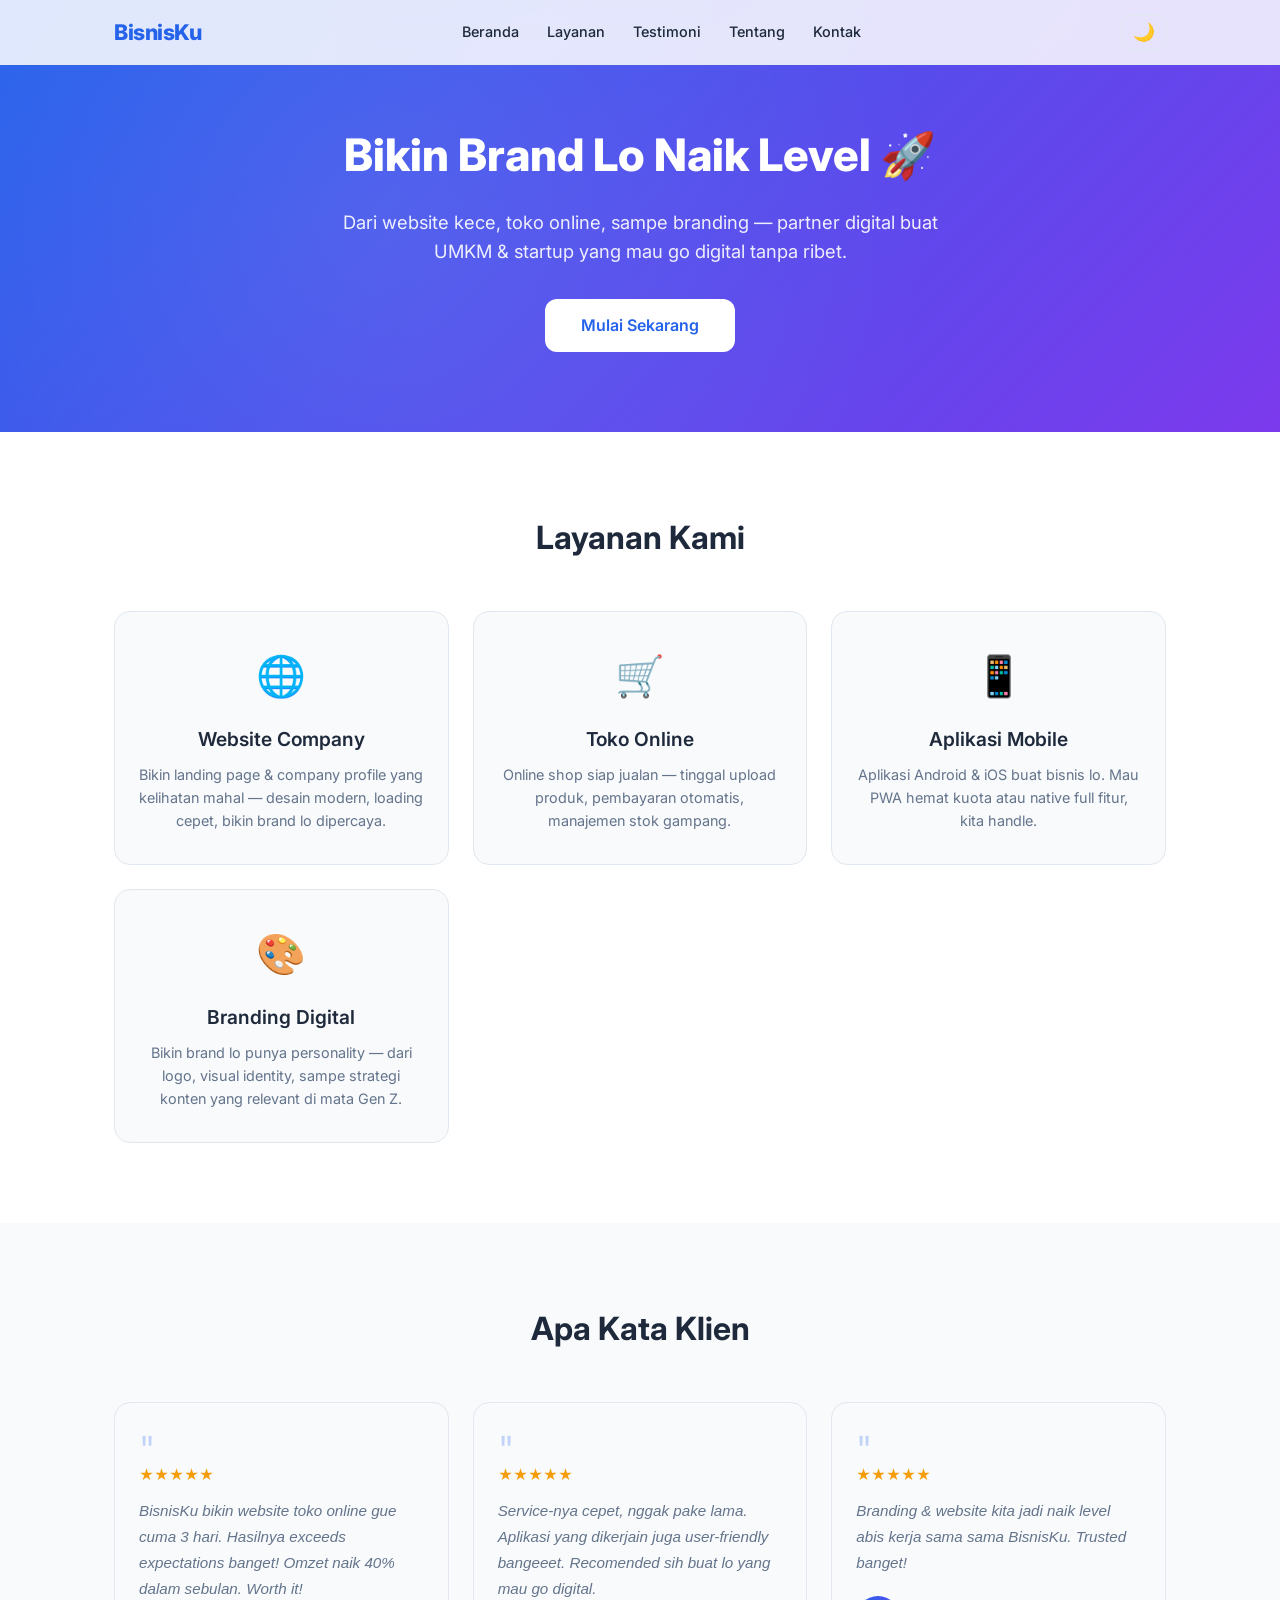
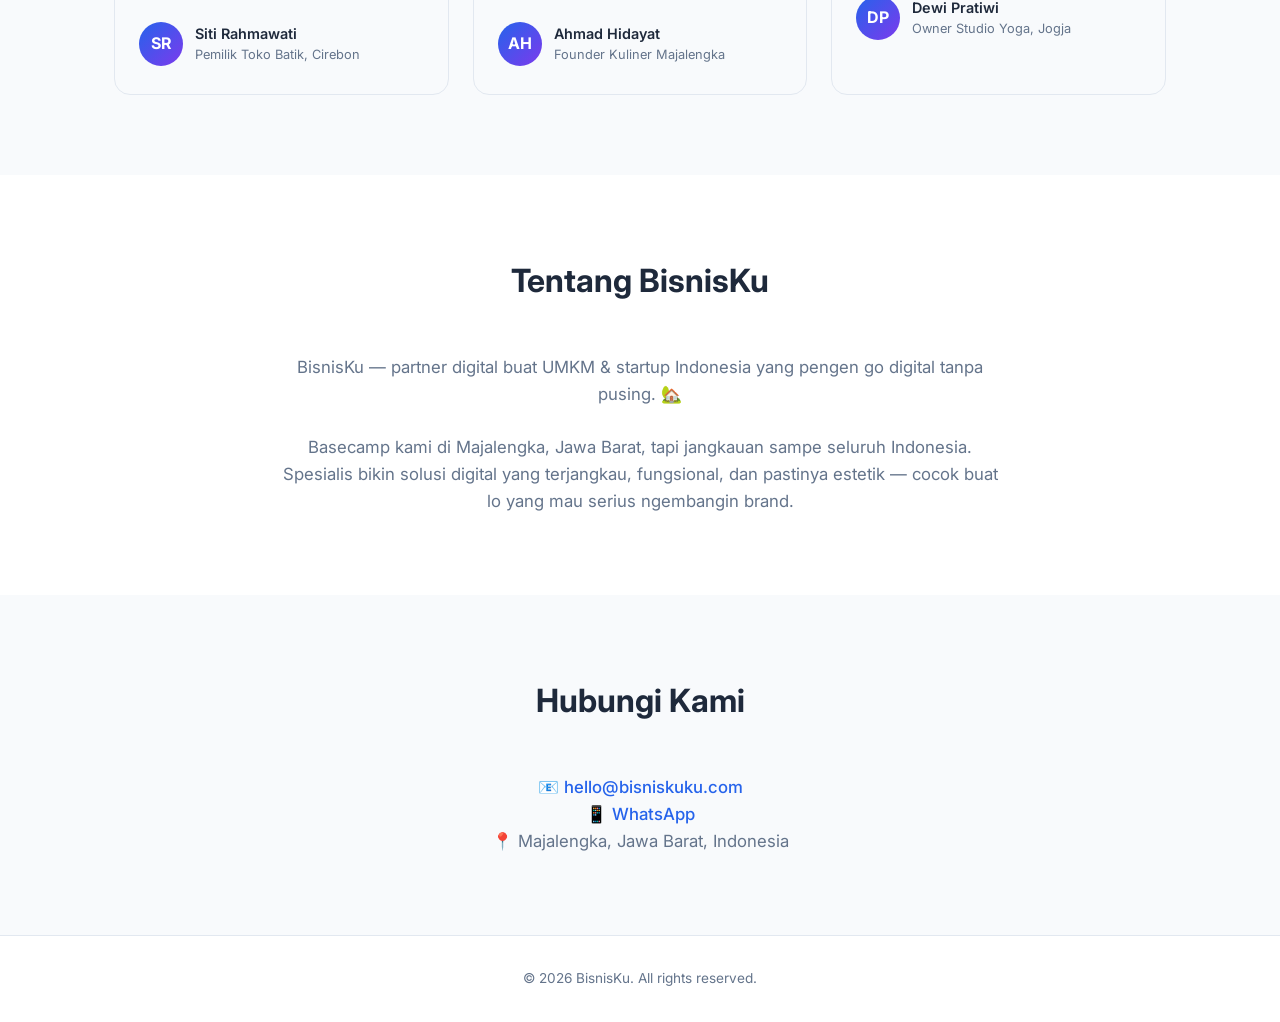
==== commit ac3dc504: "revamp: update landing page copy — tone santai-pro untuk Gen Z" ====
--- a/index.html
+++ b/index.html
@@ -3,7 +3,7 @@
 <head>
   <meta charset="UTF-8" />
   <meta name="viewport" content="width=device-width, initial-scale=1.0" />
-  <title>BisnisKu - Solusi Digital untuk Bisnis Anda</title>
+  <title>BisnisKu - Partner Digital UMKM & Startup</title>
   <link href="https://fonts.googleapis.com/css2?family=Inter:wght@400;500;600;700;800&display=swap" rel="stylesheet" />
   <style>
     /* ========== RESET & BASE ========== */
@@ -239,9 +239,9 @@
   <!-- HERO -->
   <section class="hero" id="beranda">
     <div class="container">
-      <h1>Solusi Digital untuk Bisnis Anda</h1>
-      <p>Kami membantu UMKM dan startup membangun kehadiran digital profesional — website, aplikasi, dan branding.</p>
-      <a href="services.html" class="btn">Lihat Layanan</a>
+      <h1>Bikin Brand Lo Naik Level 🚀</h1>
+      <p>Dari website kece, toko online, sampe branding — partner digital buat UMKM & startup yang mau go digital tanpa ribet.</p>
+      <a href="services.html" class="btn">Mulai Sekarang</a>
     </div>
   </section>
 
@@ -253,22 +253,22 @@
         <div class="service-card">
           <div class="icon">🌐</div>
           <h3>Website Company</h3>
-          <p>Landing page profesional & website company profile dengan desain modern.</p>
+          <p>Bikin landing page & company profile yang kelihatan mahal — desain modern, loading cepet, bikin brand lo dipercaya.</p>
         </div>
         <div class="service-card">
           <div class="icon">🛒</div>
           <h3>Toko Online</h3>
-          <p>Sistem e-commerce siap pakai dengan manajemen produk dan pembayaran.</p>
+          <p>Online shop siap jualan — tinggal upload produk, pembayaran otomatis, manajemen stok gampang.</p>
         </div>
         <div class="service-card">
           <div class="icon">📱</div>
           <h3>Aplikasi Mobile</h3>
-          <p>Aplikasi Android/iOS untuk bisnis Anda — PWA atau native.</p>
+          <p>Aplikasi Android & iOS buat bisnis lo. Mau PWA hemat kuota atau native full fitur, kita handle.</p>
         </div>
         <div class="service-card">
           <div class="icon">🎨</div>
           <h3>Branding Digital</h3>
-          <p>Identitas merek, desain grafis, dan strategi konten media sosial.</p>
+          <p>Bikin brand lo punya personality — dari logo, visual identity, sampe strategi konten yang relevant di mata Gen Z.</p>
         </div>
       </div>
     </div>
@@ -282,7 +282,7 @@
         <div class="testimonial-card">
           <div class="quote">"</div>
           <div class="stars">★★★★★</div>
-          <p>BisnisKu bikin website toko online saya dalam 3 hari. Hasilnya超出了期待! Sekarang omzet naik 40% dalam sebulan.</p>
+          <p>BisnisKu bikin website toko online gue cuma 3 hari. Hasilnya exceeds expectations banget! Omzet naik 40% dalam sebulan. Worth it!</p>
           <div class="author">
             <div class="avatar">SR</div>
             <div>
@@ -294,7 +294,7 @@
         <div class="testimonial-card">
           <div class="quote">"</div>
           <div class="stars">★★★★★</div>
-          <p>Pelayanannya cepat dan profesional. Aplikasi yang dibuat sangat user-friendly. Recommended banget untuk UMKM.</p>
+          <p>Service-nya cepet, nggak pake lama. Aplikasi yang dikerjain juga user-friendly bangeeet. Recomended sih buat lo yang mau go digital.</p>
           <div class="author">
             <div class="avatar">AH</div>
             <div>
@@ -306,7 +306,7 @@
         <div class="testimonial-card">
           <div class="quote">"</div>
           <div class="stars">★★★★★</div>
-          <p>Branding dan website kami jadi jauh lebih profesional setelah kerja sama dengan BisnisKu. Sangat puas!</p>
+          <p>Branding & website kita jadi naik level abis kerja sama sama BisnisKu. Trusted banget!</p>
           <div class="author">
             <div class="avatar">DP</div>
             <div>
@@ -324,9 +324,8 @@
     <div class="container">
       <h2 class="section-title">Tentang BisnisKu</h2>
       <p class="about-text">
-        BisnisKu adalah mitra digital untuk UMKM dan startup di Indonesia. 
-        Berbasis di Majalengka, Jawa Barat, kami berfokus pada solusi digital 
-        yang <strong>terjangkau, profesional, dan tepat sasaran</strong>.
+        BisnisKu — partner digital buat UMKM & startup Indonesia yang pengen go digital tanpa pusing. 🏡<br/><br/>
+        Basecamp kami di Majalengka, Jawa Barat, tapi jangkauan sampe seluruh Indonesia. Spesialis bikin solusi digital yang terjangkau, fungsional, dan pastinya estetik — cocok buat lo yang mau serius ngembangin brand.
       </p>
     </div>
   </section>
